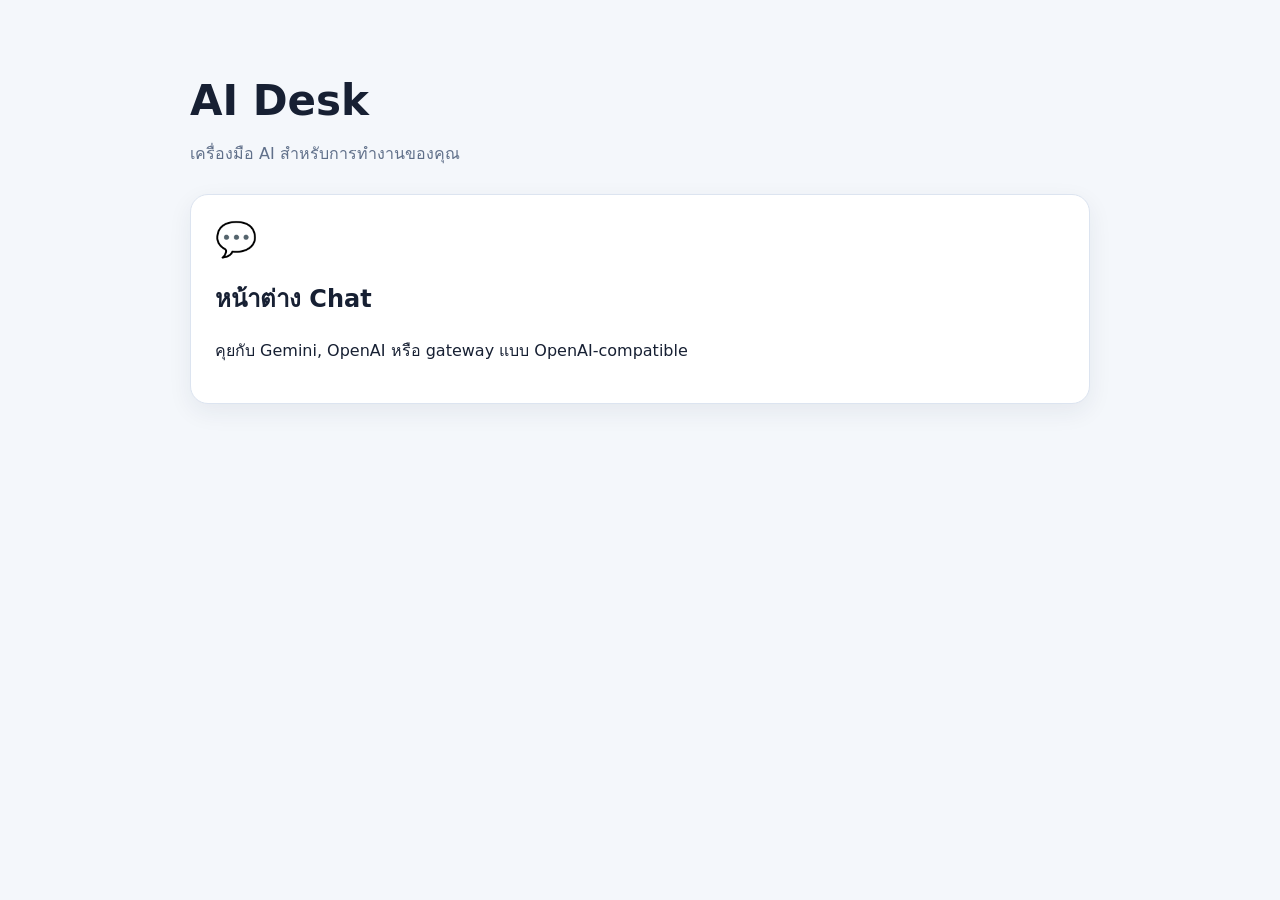
==== public/index.html @ 6be891f0 "module1.1" ====
<!doctype html><html lang="th"><head><meta charset="utf-8"><meta name="viewport" content="width=device-width,initial-scale=1"><title>AI Desk</title><style>body{font-family:system-ui,sans-serif;background:#f4f7fb;color:#172033;margin:0}.wrap{max-width:900px;margin:0 auto;padding:48px 20px}h1{font-size:42px;margin-bottom:8px}.sub{color:#60708a}.card{display:block;background:#fff;border:1px solid #dce4f0;border-radius:18px;padding:24px;margin-top:28px;text-decoration:none;color:inherit;box-shadow:0 8px 24px #182b4812}.icon{font-size:34px}.card:hover{border-color:#4f7cff}</style></head><body><main class="wrap"><h1>AI Desk</h1><p class="sub">เครื่องมือ AI สำหรับการทำงานของคุณ</p><a class="card" href="/chat/"><div class="icon">💬</div><h2>หน้าต่าง Chat</h2><p>คุยกับ Gemini, OpenAI หรือ gateway แบบ OpenAI-compatible</p></a></main></body></html>
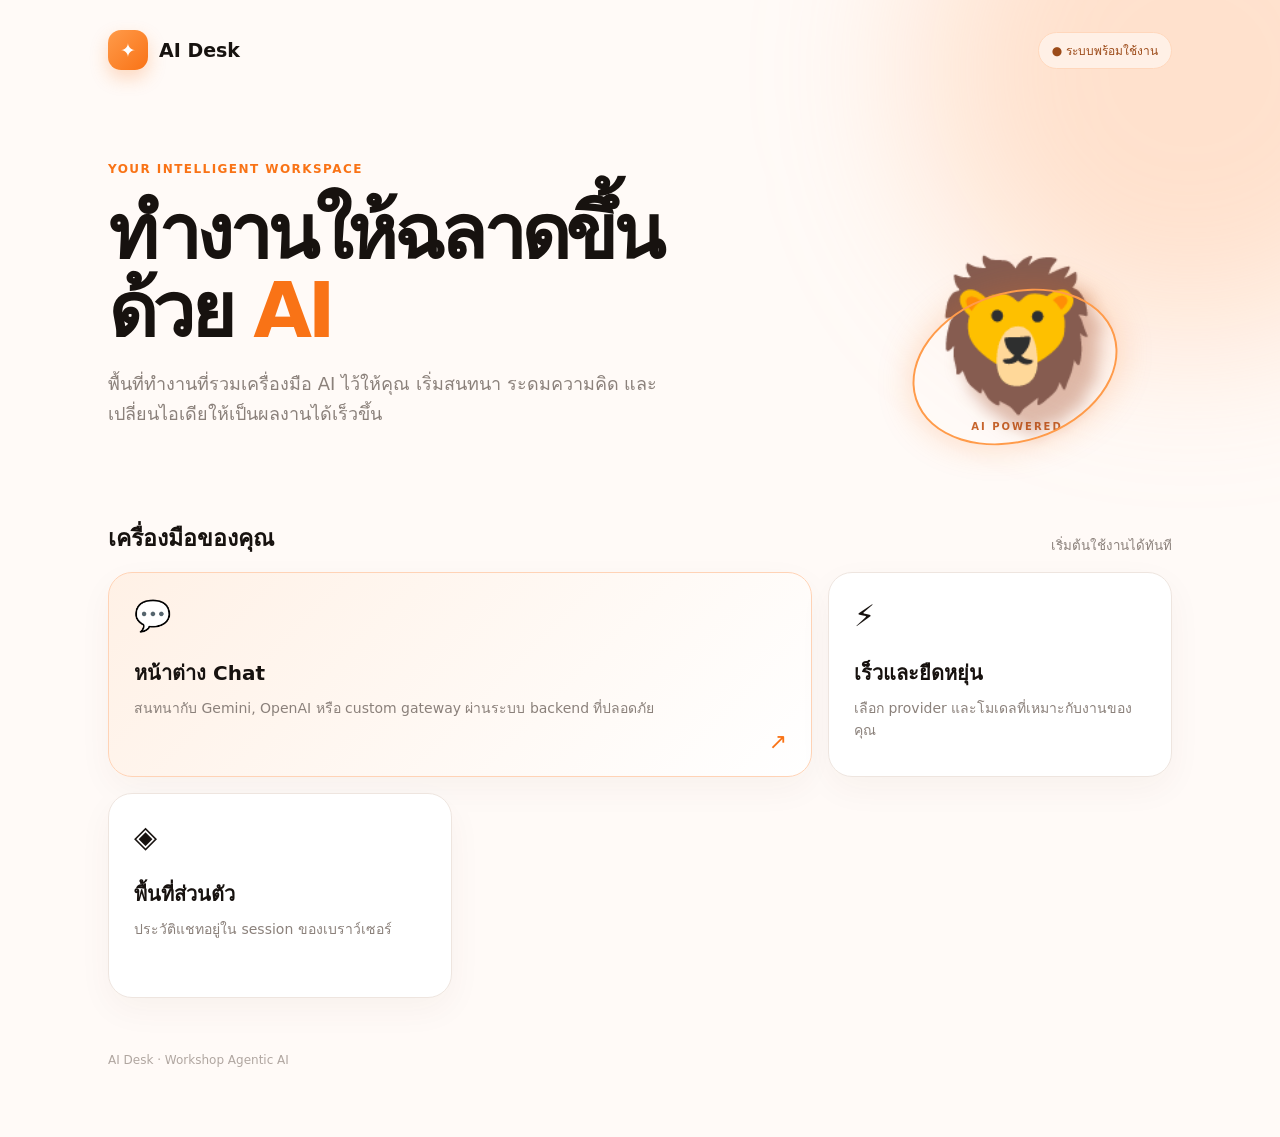
==== commit 9aee3a7c: "improve ui" ====
--- a/public/index.html
+++ b/public/index.html
@@ -1 +1 @@
-<!doctype html><html lang="th"><head><meta charset="utf-8"><meta name="viewport" content="width=device-width,initial-scale=1"><title>AI Desk</title><style>body{font-family:system-ui,sans-serif;background:#f4f7fb;color:#172033;margin:0}.wrap{max-width:900px;margin:0 auto;padding:48px 20px}h1{font-size:42px;margin-bottom:8px}.sub{color:#60708a}.card{display:block;background:#fff;border:1px solid #dce4f0;border-radius:18px;padding:24px;margin-top:28px;text-decoration:none;color:inherit;box-shadow:0 8px 24px #182b4812}.icon{font-size:34px}.card:hover{border-color:#4f7cff}</style></head><body><main class="wrap"><h1>AI Desk</h1><p class="sub">เครื่องมือ AI สำหรับการทำงานของคุณ</p><a class="card" href="/chat/"><div class="icon">💬</div><h2>หน้าต่าง Chat</h2><p>คุยกับ Gemini, OpenAI หรือ gateway แบบ OpenAI-compatible</p></a></main></body></html>+<!doctype html><html lang="th"><head><meta charset="utf-8"><meta name="viewport" content="width=device-width,initial-scale=1"><title>AI Desk</title><style>:root{--o:#f97316;--ink:#17120f;--muted:#8b817b;--line:#eee5df}*{box-sizing:border-box}body{margin:0;color:var(--ink);font-family:system-ui,sans-serif;background:#fffaf7}.glow{position:fixed;width:540px;height:540px;border-radius:50%;background:#ffb27c55;filter:blur(80px);right:-180px;top:-200px;z-index:-1}.wrap{max-width:1120px;margin:auto;padding:30px 28px 70px}.nav{display:flex;justify-content:space-between;align-items:center}.brand{display:flex;gap:11px;align-items:center;font-weight:800;font-size:19px}.mark{display:grid;place-items:center;width:40px;height:40px;border-radius:13px;color:#fff;background:linear-gradient(135deg,#ff9b4a,var(--o));box-shadow:0 8px 18px #f9731640}.pill{font-size:12px;color:#9c4b19;background:#fff0e6;border:1px solid #ffd7bc;padding:8px 13px;border-radius:99px}.hero{padding:92px 0 56px;max-width:730px}.eyebrow{color:var(--o);font-weight:800;letter-spacing:.12em;font-size:12px}.hero h1{font-size:clamp(42px,7vw,76px);line-height:1.03;letter-spacing:-.06em;margin:18px 0}.hero h1 span{color:var(--o)}.hero p{color:var(--muted);font-size:18px;line-height:1.7;max-width:570px}.lion-wrap{position:absolute;right:10%;top:250px;width:270px;text-align:center;pointer-events:none}.lion-3d{font-size:145px;filter:drop-shadow(15px 22px 8px #9b3d1455);animation:lionFloat 4s ease-in-out infinite}.lion-ring{position:absolute;left:28px;top:42px;width:210px;height:150px;border:2px solid #ff9b4a;border-radius:50%;transform:rotate(-18deg);box-shadow:0 0 35px #f9731640}.lion-label{display:block;color:#c7652d;font-size:10px;letter-spacing:.2em;font-weight:800}@keyframes lionFloat{50%{transform:translateY(-12px) rotate(4deg)}}.title{display:flex;justify-content:space-between;align-items:end;margin:16px 0}.title h2{font-size:23px;margin:0}.title small{color:var(--muted)}.grid{display:grid;grid-template-columns:repeat(3,1fr);gap:16px}.card{position:relative;display:block;background:#fff;border:1px solid var(--line);border-radius:24px;padding:25px;text-decoration:none;color:inherit;min-height:205px;transition:.25s;box-shadow:0 12px 35px #5a27100b}.card:hover{transform:translateY(-5px);border-color:#ffbd91;box-shadow:0 18px 42px #f9731625}.main{grid-column:span 2;background:linear-gradient(135deg,#fff1e6,#fff);border-color:#ffd3b6}.icon{font-size:30px;margin-bottom:24px}.card h3{font-size:20px;margin:0 0 8px}.card p{color:var(--muted);line-height:1.6;margin:0;font-size:14px}.arrow{position:absolute;right:24px;bottom:22px;color:var(--o);font-size:22px}.footer{color:#b0a6a0;font-size:12px;margin-top:55px}@media(max-width:700px){.wrap{padding:22px 18px}.hero{padding:70px 0 42px}.grid{grid-template-columns:1fr}.main{grid-column:span 1}}</style></head><body><div class="glow"></div><main class="wrap"><nav class="nav"><div class="brand"><div class="mark">✦</div>AI Desk</div><div class="pill">● ระบบพร้อมใช้งาน</div></nav><section class="hero"><div class="eyebrow">YOUR INTELLIGENT WORKSPACE</div><h1>ทำงานให้ฉลาดขึ้น<br>ด้วย <span>AI</span></h1><p>พื้นที่ทำงานที่รวมเครื่องมือ AI ไว้ให้คุณ เริ่มสนทนา ระดมความคิด และเปลี่ยนไอเดียให้เป็นผลงานได้เร็วขึ้น</p></section><div class="lion-wrap"><div class="lion-3d">🦁</div><div class="lion-ring"></div><span class="lion-label">AI POWERED</span></div><div class="title"><h2>เครื่องมือของคุณ</h2><small>เริ่มต้นใช้งานได้ทันที</small></div><section class="grid"><a class="card main" href="/chat/"><div class="icon">💬</div><h3>หน้าต่าง Chat</h3><p>สนทนากับ Gemini, OpenAI หรือ custom gateway ผ่านระบบ backend ที่ปลอดภัย</p><div class="arrow">↗</div></a><div class="card"><div class="icon">⚡</div><h3>เร็วและยืดหยุ่น</h3><p>เลือก provider และโมเดลที่เหมาะกับงานของคุณ</p></div><div class="card"><div class="icon">◈</div><h3>พื้นที่ส่วนตัว</h3><p>ประวัติแชทอยู่ใน session ของเบราว์เซอร์</p></div></section><div class="footer">AI Desk · Workshop Agentic AI</div></main></body></html>
